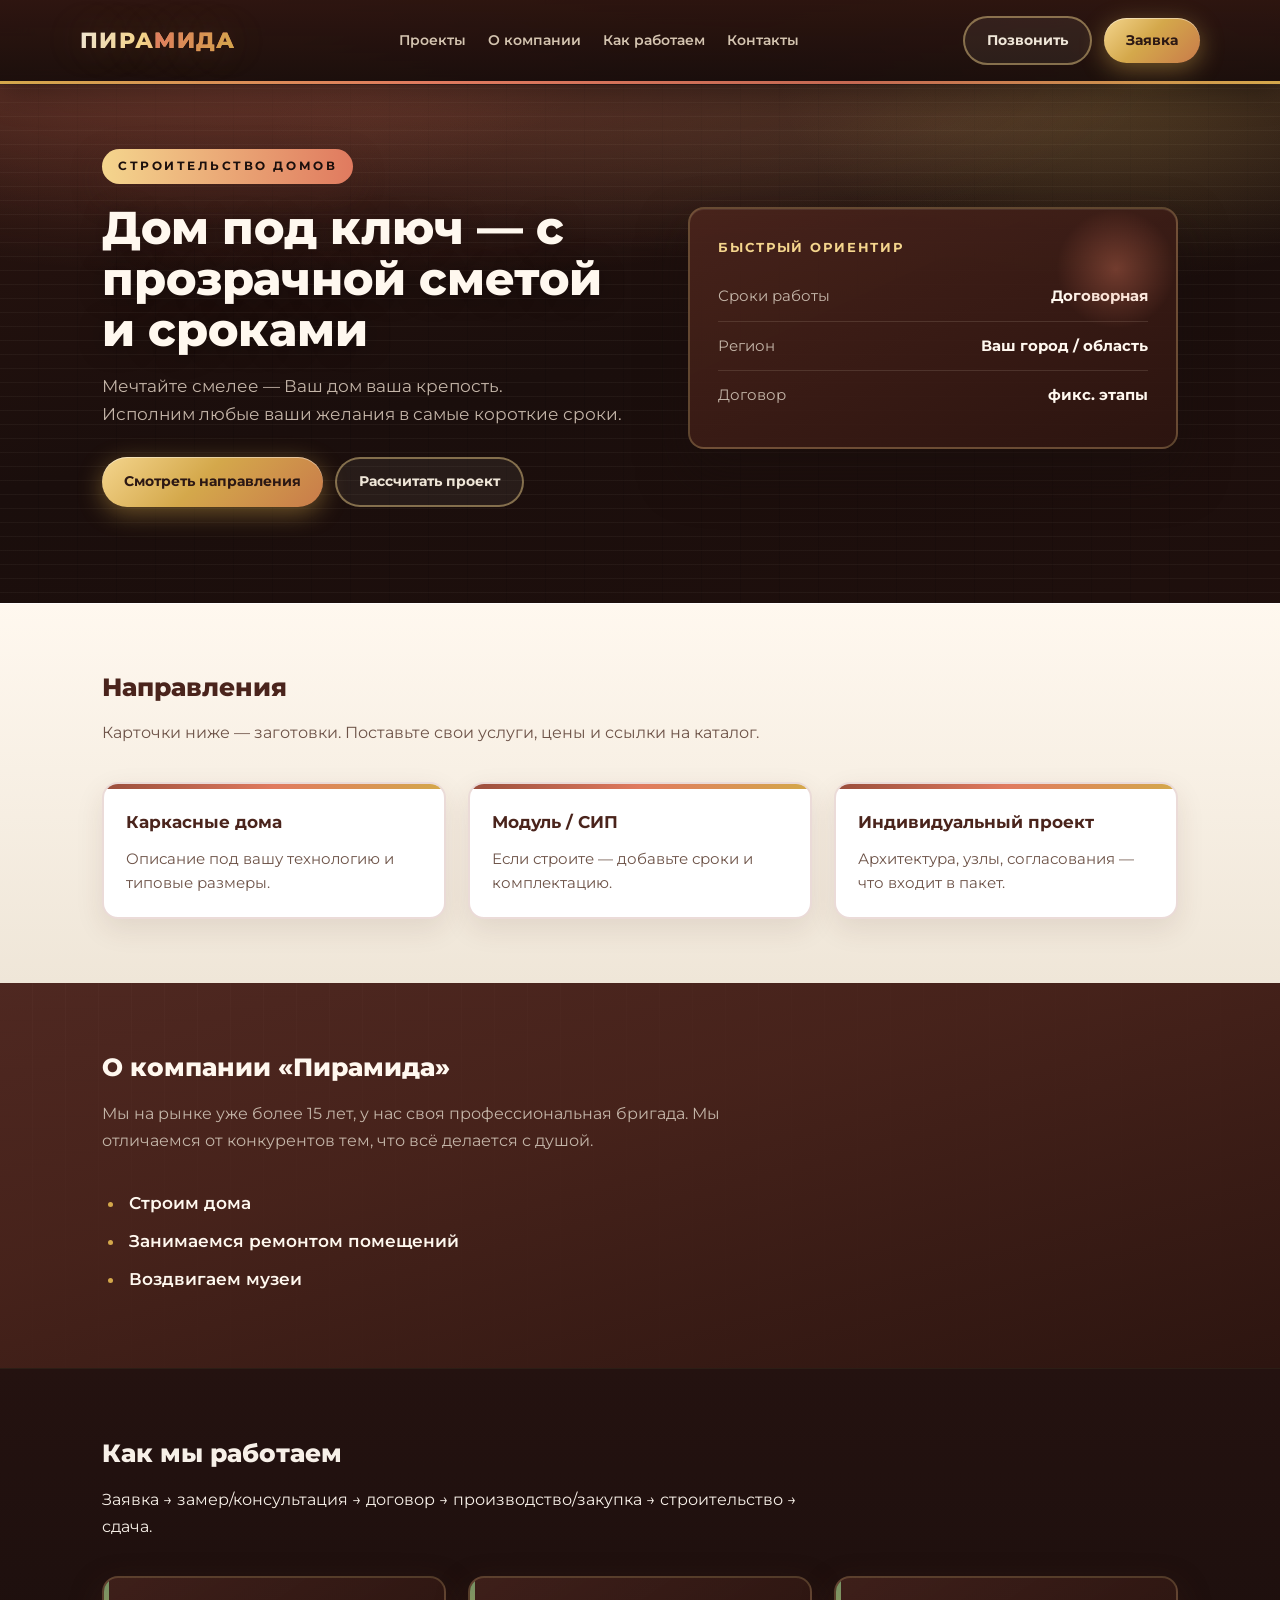
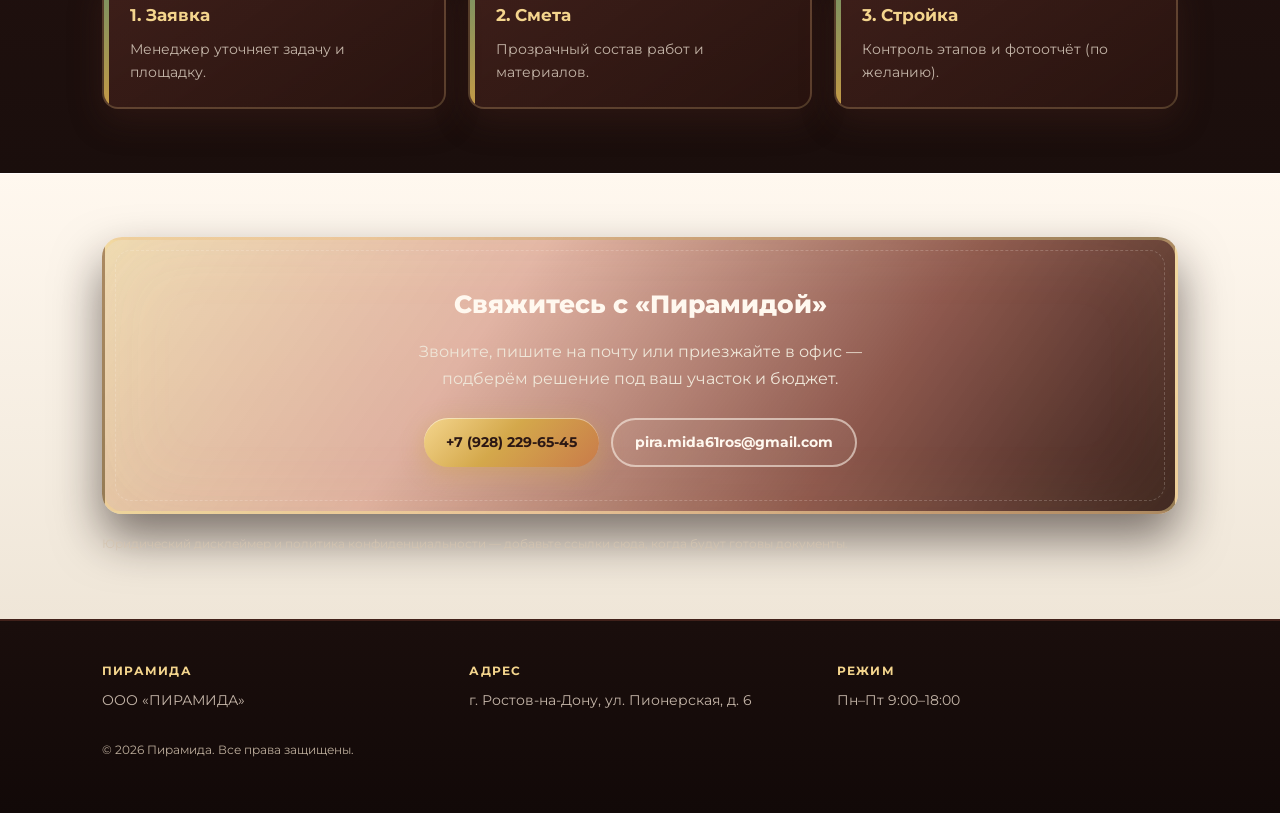
==== index.html @ 1fd7a497 "Add files via upload" ====
<!DOCTYPE html>
<html lang="ru">
<head>
  <meta charset="UTF-8" />
  <meta name="viewport" content="width=device-width, initial-scale=1.0" />
  <meta name="format-detection" content="telephone=no" />
  <title>Пирамида — строительство домов под ключ</title>
  <meta name="description" content="Пирамида: каркасные и модульные дома под ключ в Ростове-на-Дону. Проекты, смета, гарантия." />
  <link rel="preconnect" href="https://fonts.gstatic.com" crossorigin />
  <link href="https://fonts.googleapis.com/css2?family=Montserrat:wght@400;500;600;700&display=swap" rel="stylesheet" />
  <style>
    /* Палитра: старый кирпич + раствор + тёплые акценты */
    :root {
      --brick-ink: #1a0e0c;
      --brick-dark: #4a241c;
      --brick: #7a3d32;
      --brick-mid: #9a4e3c;
      --brick-bright: #c46852;
      --brick-dust: #a85d4a;
      --mortar: #efe6d8;
      --mortar-dim: #d4c4b0;
      --cream: #fff8ef;
      --gold: #f4d58d;
      --gold-deep: #d4a84b;
      --copper: #c97b4a;
      --terracotta: #e07a5f;
      --sage: #7a9e6d;
      --sky-wash: rgba(120, 170, 200, 0.18);
      --text: #f7f0e8;
      --text-dark: #2c1814;
      --muted: #c4b5a8;
      --muted-dark: #6d5348;
      --border-brick: rgba(255, 232, 210, 0.12);
      --radius: 16px;
      --shadow: 0 24px 48px rgba(26, 14, 12, 0.55);
      --shadow-soft: 0 12px 32px rgba(74, 36, 28, 0.35);
    }
    * { box-sizing: border-box; margin: 0; padding: 0; }
    html { scroll-behavior: smooth; }
    body {
      font-family: "Montserrat", system-ui, sans-serif;
      color: var(--text);
      line-height: 1.65;
      min-height: 100vh;
      background-color: var(--brick-ink);
      /* лёгкий «кирпич» из линий + тёплые пятна */
      background-image:
        radial-gradient(ellipse 900px 500px at 12% -5%, rgba(224, 122, 95, 0.22), transparent 55%),
        radial-gradient(ellipse 700px 420px at 88% 8%, rgba(212, 168, 75, 0.18), transparent 50%),
        radial-gradient(ellipse 600px 400px at 50% 100%, rgba(122, 158, 109, 0.12), transparent 45%),
        repeating-linear-gradient(
          0deg,
          transparent,
          transparent 13px,
          rgba(239, 230, 216, 0.045) 13px,
          rgba(239, 230, 216, 0.045) 14px
        ),
        repeating-linear-gradient(
          90deg,
          transparent,
          transparent 38px,
          rgba(0, 0, 0, 0.11) 38px,
          rgba(0, 0, 0, 0.11) 39px
        ),
        linear-gradient(168deg, #2d1510 0%, var(--brick-ink) 42%, #22100d 100%);
      background-attachment: fixed;
    }
    a { color: var(--gold); text-decoration: none; }
    a:hover { text-decoration: underline; }
    .wrap { max-width: 1120px; margin: 0 auto; padding: 0 22px; }

    header {
      position: sticky;
      top: 0;
      z-index: 50;
      background: linear-gradient(180deg, rgba(45, 21, 16, 0.96) 0%, rgba(26, 14, 12, 0.92) 100%);
      backdrop-filter: blur(14px);
      border-bottom: 3px solid transparent;
      border-image: linear-gradient(90deg, var(--gold-deep), var(--terracotta), var(--brick-bright), var(--gold-deep)) 1;
      box-shadow: 0 8px 32px rgba(0, 0, 0, 0.35);
    }
    .header-inner {
      display: flex;
      align-items: center;
      justify-content: space-between;
      gap: 16px;
      padding: 16px 0;
      flex-wrap: wrap;
    }
    .logo {
      font-weight: 800;
      font-size: 1.4rem;
      letter-spacing: 0.06em;
      text-decoration: none;
      background: linear-gradient(110deg, var(--mortar) 0%, var(--gold) 40%, var(--terracotta) 85%);
      -webkit-background-clip: text;
      background-clip: text;
      color: transparent;
      text-shadow: 0 0 40px rgba(244, 213, 141, 0.25);
    }
    .logo span {
      background: linear-gradient(110deg, var(--terracotta), var(--gold-deep));
      -webkit-background-clip: text;
      background-clip: text;
      color: transparent;
    }
    nav ul { list-style: none; display: flex; gap: 22px; flex-wrap: wrap; }
    nav a {
      color: var(--mortar-dim);
      font-size: 0.9rem;
      font-weight: 600;
      text-decoration: none;
      transition: color 0.2s;
    }
    nav a:hover { color: var(--gold); text-decoration: none; }

    .header-cta { display: flex; align-items: center; gap: 12px; }

    .btn {
      display: inline-flex;
      align-items: center;
      justify-content: center;
      padding: 11px 22px;
      border-radius: 999px;
      font-weight: 700;
      font-size: 0.88rem;
      border: none;
      cursor: pointer;
      transition: transform 0.15s, box-shadow 0.2s, filter 0.2s;
      text-decoration: none;
    }
    .btn:active { transform: scale(0.98); }
    .btn-primary {
      background: linear-gradient(135deg, var(--gold) 0%, var(--gold-deep) 45%, var(--copper) 100%);
      color: var(--text-dark);
      box-shadow: 0 6px 24px rgba(212, 168, 75, 0.45), inset 0 1px 0 rgba(255, 255, 255, 0.45);
    }
    .btn-primary:hover {
      filter: brightness(1.08);
      text-decoration: none;
      color: var(--text-dark);
      box-shadow: 0 8px 28px rgba(224, 122, 95, 0.4);
    }
    .btn-ghost {
      background: rgba(255, 248, 239, 0.06);
      color: var(--mortar);
      border: 2px solid rgba(244, 213, 141, 0.45);
    }
    .btn-ghost:hover {
      border-color: var(--terracotta);
      color: var(--cream);
      background: rgba(224, 122, 95, 0.12);
      text-decoration: none;
    }

    .hero {
      position: relative;
      padding: 64px 0 96px;
      overflow: hidden;
    }
    .hero::before {
      content: "";
      position: absolute;
      inset: -20% -10% auto -10%;
      height: 70%;
      background: radial-gradient(ellipse at 30% 20%, rgba(196, 104, 82, 0.35), transparent 55%),
        radial-gradient(ellipse at 70% 40%, rgba(244, 213, 141, 0.12), transparent 45%);
      pointer-events: none;
    }
    .hero-grid {
      position: relative;
      display: grid;
      grid-template-columns: 1.1fr 1fr;
      gap: 48px;
      align-items: center;
    }
    @media (max-width: 900px) {
      .hero-grid { grid-template-columns: 1fr; }
    }
    .eyebrow {
      display: inline-block;
      font-size: 0.72rem;
      font-weight: 700;
      letter-spacing: 0.22em;
      text-transform: uppercase;
      color: var(--brick-ink);
      background: linear-gradient(90deg, var(--gold), var(--terracotta));
      padding: 8px 16px;
      border-radius: 999px;
      margin-bottom: 18px;
      box-shadow: var(--shadow-soft);
    }
    h1 {
      font-size: clamp(1.9rem, 4.2vw, 2.85rem);
      line-height: 1.12;
      font-weight: 800;
      margin-bottom: 18px;
      color: var(--cream);
      text-shadow: 0 2px 24px rgba(0, 0, 0, 0.35);
    }
    .lead {
      color: var(--muted);
      font-size: 1.06rem;
      max-width: 36em;
      margin-bottom: 28px;
    }
    .hero-card {
      background: linear-gradient(155deg, rgba(74, 36, 28, 0.92) 0%, rgba(45, 21, 16, 0.95) 100%);
      border: 2px solid rgba(244, 213, 141, 0.25);
      border-radius: var(--radius);
      padding: 28px;
      box-shadow: var(--shadow), inset 0 1px 0 rgba(255, 248, 239, 0.08);
      position: relative;
    }
    .hero-card::after {
      content: "";
      position: absolute;
      top: 0;
      right: 0;
      width: 120px;
      height: 120px;
      background: radial-gradient(circle, rgba(224, 122, 95, 0.35), transparent 70%);
      pointer-events: none;
      border-radius: 0 var(--radius) 0 0;
    }
    .hero-card h2 {
      font-size: 0.82rem;
      font-weight: 700;
      margin-bottom: 14px;
      color: var(--gold);
      text-transform: uppercase;
      letter-spacing: 0.14em;
    }
    .stat {
      display: flex;
      justify-content: space-between;
      gap: 12px;
      padding: 12px 0;
      border-bottom: 1px solid var(--border-brick);
      font-size: 0.92rem;
      color: var(--muted);
    }
    .stat:last-child { border-bottom: 0; }
    .stat strong { color: var(--cream); font-weight: 700; }

    section {
      padding: 64px 0;
      border-top: 1px solid rgba(255, 248, 239, 0.06);
    }
    .section-cream {
      background: linear-gradient(180deg, var(--cream) 0%, var(--mortar) 100%);
      color: var(--text-dark);
      border-top: none;
      box-shadow: inset 0 1px 0 rgba(255, 255, 255, 0.8);
    }
    .section-cream .section-title { color: var(--brick-dark); }
    .section-cream .section-desc { color: var(--muted-dark); }
    .section-cream a:not(.btn) { color: var(--brick-mid); }
    .section-cream a:not(.btn):hover { color: var(--terracotta); }
    .section-cream .cta-band a.btn-primary { color: var(--text-dark); }
    .section-cream .cta-band a.btn-ghost {
      color: var(--cream);
      border-color: rgba(255, 248, 239, 0.55);
    }
    .section-cream .cta-band a.btn-ghost:hover {
      color: var(--gold);
      border-color: var(--gold);
      background: rgba(255, 248, 239, 0.1);
    }

    .section-brick {
      background: linear-gradient(
          165deg,
          rgba(122, 61, 50, 0.55) 0%,
          rgba(74, 36, 28, 0.92) 40%,
          rgba(45, 21, 16, 0.98) 100%
        ),
        repeating-linear-gradient(
          0deg,
          transparent,
          transparent 11px,
          rgba(0, 0, 0, 0.06) 11px,
          rgba(0, 0, 0, 0.06) 12px
        ),
        repeating-linear-gradient(
          90deg,
          transparent,
          transparent 32px,
          rgba(255, 248, 239, 0.04) 32px,
          rgba(255, 248, 239, 0.04) 33px
        );
      border-top: none;
    }
    .section-brick .section-title { color: var(--cream); }
    .section-brick .section-desc { color: var(--muted); }
    .section-brick .about-list {
      margin: 8px 0 0;
      padding-left: 1.35em;
      max-width: 44em;
      color: var(--cream);
      font-size: 1.05rem;
      font-weight: 600;
      line-height: 1.55;
    }
    .section-brick .about-list li { margin-bottom: 12px; padding-left: 4px; }
    .section-brick .about-list li::marker { color: var(--gold-deep); }

    .section-warm-dark {
      background: linear-gradient(180deg, #241210 0%, var(--brick-ink) 100%);
      border-top: 1px solid rgba(244, 213, 141, 0.08);
    }

    h2.section-title { font-size: 1.55rem; font-weight: 800; margin-bottom: 12px; }
    .section-desc { margin-bottom: 36px; max-width: 44em; font-size: 1.02rem; }

    .cards {
      display: grid;
      grid-template-columns: repeat(auto-fill, minmax(268px, 1fr));
      gap: 22px;
    }
    .card {
      border-radius: var(--radius);
      padding: 24px 22px 22px;
      transition: transform 0.2s, box-shadow 0.2s, border-color 0.2s;
      position: relative;
      overflow: hidden;
    }
    .section-cream .card {
      background: #fff;
      border: 2px solid rgba(154, 78, 60, 0.2);
      box-shadow: 0 10px 28px rgba(74, 36, 28, 0.1);
    }
    .section-cream .card::before {
      content: "";
      position: absolute;
      top: 0;
      left: 0;
      right: 0;
      height: 5px;
      background: linear-gradient(90deg, var(--brick-mid), var(--terracotta), var(--gold-deep));
    }
    .section-cream .card:hover {
      transform: translateY(-4px);
      box-shadow: 0 18px 40px rgba(122, 61, 50, 0.2);
      border-color: rgba(224, 122, 95, 0.55);
    }
    .section-cream .card h3 { font-size: 1.08rem; margin-bottom: 10px; color: var(--brick-dark); }
    .section-cream .card p { color: var(--muted-dark); font-size: 0.92rem; }

    .section-warm-dark .card {
      background: linear-gradient(145deg, rgba(122, 61, 50, 0.35) 0%, rgba(45, 21, 16, 0.75) 100%);
      border: 2px solid rgba(244, 213, 141, 0.2);
      box-shadow: var(--shadow-soft);
    }
    .section-warm-dark .card::before {
      content: "";
      position: absolute;
      top: 0;
      left: 0;
      width: 5px;
      height: 100%;
      background: linear-gradient(180deg, var(--sage), var(--gold-deep));
      opacity: 0.9;
    }
    .section-warm-dark .card { padding-left: 26px; }
    .section-warm-dark .card:hover {
      transform: translateY(-3px);
      border-color: rgba(244, 213, 141, 0.45);
    }
    .section-warm-dark .card h3 { color: var(--gold); font-size: 1.05rem; margin-bottom: 8px; }
    .section-warm-dark .card p { color: var(--muted); font-size: 0.9rem; }

    .cta-band {
      background: linear-gradient(
        125deg,
        rgba(212, 168, 75, 0.35) 0%,
        rgba(196, 104, 82, 0.45) 35%,
        rgba(122, 61, 50, 0.85) 70%,
        rgba(45, 21, 16, 0.95) 100%
      );
      border: 3px solid rgba(244, 213, 141, 0.5);
      border-radius: calc(var(--radius) + 4px);
      padding: 44px 32px;
      text-align: center;
      box-shadow: var(--shadow), inset 0 0 80px rgba(244, 213, 141, 0.08);
      position: relative;
    }
    .cta-band::before {
      content: "";
      position: absolute;
      inset: 10px;
      border-radius: var(--radius);
      border: 1px dashed rgba(255, 248, 239, 0.2);
      pointer-events: none;
    }
    .cta-band .section-title { color: var(--cream); position: relative; }
    .cta-band p { color: var(--mortar); margin: 14px 0 26px; position: relative; max-width: 520px; margin-left: auto; margin-right: auto; }

    footer {
      padding: 40px 0 52px;
      font-size: 0.86rem;
      color: var(--muted);
      background: linear-gradient(0deg, #120908 0%, var(--brick-ink) 100%);
      border-top: 2px solid rgba(154, 78, 60, 0.35);
    }
    .footer-grid {
      display: grid;
      grid-template-columns: repeat(auto-fit, minmax(200px, 1fr));
      gap: 26px;
      margin-bottom: 28px;
    }
    .footer-grid strong {
      color: var(--gold);
      display: block;
      margin-bottom: 8px;
      font-size: 0.78rem;
      letter-spacing: 0.1em;
      text-transform: uppercase;
    }
    .fine { font-size: 0.78rem; opacity: 0.88; color: var(--mortar-dim); }
  </style>
</head>
<body>
  <header>
    <div class="wrap header-inner">
      <a class="logo" href="#">ПИРА<span>МИДА</span></a>
      <nav aria-label="Основное меню">
        <ul>
          <li><a href="#projects">Проекты</a></li>
          <li><a href="#about">О компании</a></li>
          <li><a href="#process">Как работаем</a></li>
          <li><a href="#contact">Контакты</a></li>
        </ul>
      </nav>
      <div class="header-cta">
        <a class="btn btn-ghost" href="tel:+79282296545">Позвонить</a>
        <a class="btn btn-primary" href="#contact">Заявка</a>
      </div>
    </div>
  </header>

  <main>
    <section class="hero">
      <div class="wrap hero-grid">
        <div>
          <p class="eyebrow">Строительство домов</p>
          <h1>Дом под ключ — с прозрачной сметой и сроками</h1>
          <p class="lead">
            Мечтайте смелее — Ваш дом ваша крепость.<br />
            Исполним любые ваши желания в самые короткие сроки.
          </p>
          <div style="display:flex;gap:12px;flex-wrap:wrap;">
            <a class="btn btn-primary" href="#projects">Смотреть направления</a>
            <a class="btn btn-ghost" href="#contact">Рассчитать проект</a>
          </div>
        </div>
        <aside class="hero-card" aria-labelledby="card-title">
          <h2 id="card-title">Быстрый ориентир</h2>
          <div class="stat"><span>Сроки работы</span><strong>Договорная</strong></div>
          <div class="stat"><span>Регион</span><strong>Ваш город / область</strong></div>
          <div class="stat"><span>Договор</span><strong>фикс. этапы</strong></div>
        </aside>
      </div>
    </section>

    <section id="projects" class="section-cream">
      <div class="wrap">
        <h2 class="section-title">Направления</h2>
        <p class="section-desc">Карточки ниже — заготовки. Поставьте свои услуги, цены и ссылки на каталог.</p>
        <div class="cards">
          <article class="card">
            <h3>Каркасные дома</h3>
            <p>Описание под вашу технологию и типовые размеры.</p>
          </article>
          <article class="card">
            <h3>Модуль / СИП</h3>
            <p>Если строите — добавьте сроки и комплектацию.</p>
          </article>
          <article class="card">
            <h3>Индивидуальный проект</h3>
            <p>Архитектура, узлы, согласования — что входит в пакет.</p>
          </article>
        </div>
      </div>
    </section>

    <section id="about" class="section-brick">
      <div class="wrap">
        <h2 class="section-title">О компании «Пирамида»</h2>
        <p class="section-desc">
          Мы на рынке уже более 15 лет, у нас своя профессиональная бригада. Мы отличаемся от конкурентов тем, что всё делается с душой.
        </p>
        <ul class="about-list">
          <li>Строим дома</li>
          <li>Занимаемся ремонтом помещений</li>
          <li>Воздвигаем музеи</li>
        </ul>
      </div>
    </section>

    <section id="process" class="section-warm-dark">
      <div class="wrap">
        <h2 class="section-title">Как мы работаем</h2>
        <p class="section-desc">Заявка → замер/консультация → договор → производство/закупка → строительство → сдача.</p>
        <div class="cards">
          <article class="card"><h3>1. Заявка</h3><p>Менеджер уточняет задачу и площадку.</p></article>
          <article class="card"><h3>2. Смета</h3><p>Прозрачный состав работ и материалов.</p></article>
          <article class="card"><h3>3. Стройка</h3><p>Контроль этапов и фотоотчёт (по желанию).</p></article>
        </div>
      </div>
    </section>

    <section id="contact" class="section-cream">
      <div class="wrap">
        <div class="cta-band">
          <h2 class="section-title" style="margin-bottom:0;">Свяжитесь с «Пирамидой»</h2>
          <p>Звоните, пишите на почту или приезжайте в офис — подберём решение под ваш участок и бюджет.</p>
          <div style="display:flex;gap:12px;justify-content:center;flex-wrap:wrap;">
            <a class="btn btn-primary" href="tel:+79282296545">+7 (928) 229-65-45</a>
            <a class="btn btn-ghost" href="mailto:pira.mida61ros@gmail.com">pira.mida61ros@gmail.com</a>
          </div>
        </div>
        <p class="fine" style="margin-top:20px;">
          Юридический дисклеймер и политика конфиденциальности — добавьте ссылки сюда, когда будут готовы документы.
        </p>
      </div>
    </section>
  </main>

  <footer>
    <div class="wrap">
      <div class="footer-grid">
        <div><strong>Пирамида</strong>ООО «ПИРАМИДА»</div>
        <div><strong>Адрес</strong>г. Ростов-на-Дону, ул. Пионерская, д. 6</div>
        <div><strong>Режим</strong>Пн–Пт 9:00–18:00</div>
      </div>
      <p class="fine">© <span id="y"></span> Пирамида. Все права защищены.</p>
    </div>
  </footer>
  <script>
    document.getElementById("y").textContent = new Date().getFullYear();
  </script>
</body>
</html>
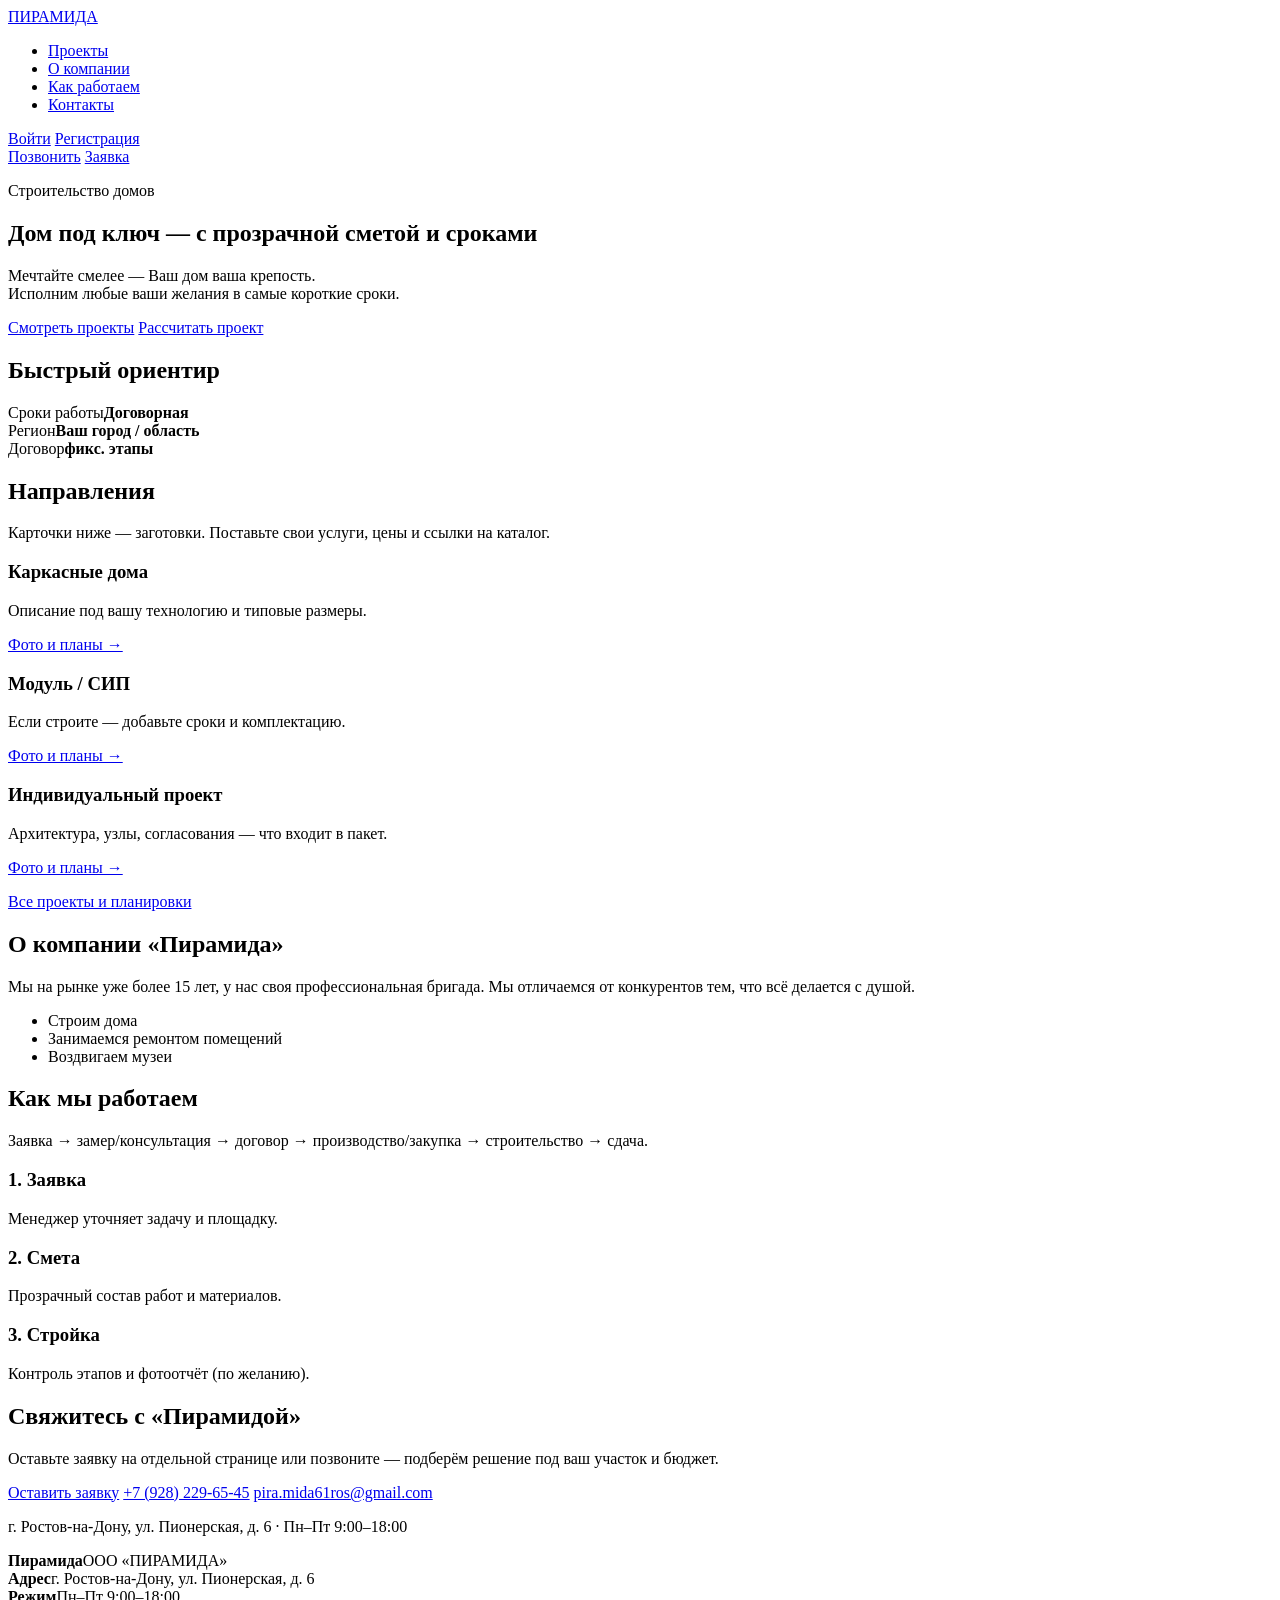
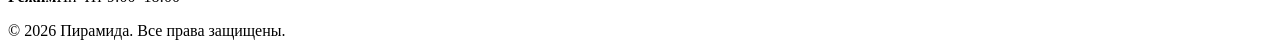
==== commit 15ef7106: "Update index.html" ====
--- a/index.html
+++ b/index.html
@@ -8,433 +8,31 @@
   <meta name="description" content="Пирамида: каркасные и модульные дома под ключ в Ростове-на-Дону. Проекты, смета, гарантия." />
   <link rel="preconnect" href="https://fonts.gstatic.com" crossorigin />
   <link href="https://fonts.googleapis.com/css2?family=Montserrat:wght@400;500;600;700&display=swap" rel="stylesheet" />
-  <style>
-    /* Палитра: старый кирпич + раствор + тёплые акценты */
-    :root {
-      --brick-ink: #1a0e0c;
-      --brick-dark: #4a241c;
-      --brick: #7a3d32;
-      --brick-mid: #9a4e3c;
-      --brick-bright: #c46852;
-      --brick-dust: #a85d4a;
-      --mortar: #efe6d8;
-      --mortar-dim: #d4c4b0;
-      --cream: #fff8ef;
-      --gold: #f4d58d;
-      --gold-deep: #d4a84b;
-      --copper: #c97b4a;
-      --terracotta: #e07a5f;
-      --sage: #7a9e6d;
-      --sky-wash: rgba(120, 170, 200, 0.18);
-      --text: #f7f0e8;
-      --text-dark: #2c1814;
-      --muted: #c4b5a8;
-      --muted-dark: #6d5348;
-      --border-brick: rgba(255, 232, 210, 0.12);
-      --radius: 16px;
-      --shadow: 0 24px 48px rgba(26, 14, 12, 0.55);
-      --shadow-soft: 0 12px 32px rgba(74, 36, 28, 0.35);
-    }
-    * { box-sizing: border-box; margin: 0; padding: 0; }
-    html { scroll-behavior: smooth; }
-    body {
-      font-family: "Montserrat", system-ui, sans-serif;
-      color: var(--text);
-      line-height: 1.65;
-      min-height: 100vh;
-      background-color: var(--brick-ink);
-      /* лёгкий «кирпич» из линий + тёплые пятна */
-      background-image:
-        radial-gradient(ellipse 900px 500px at 12% -5%, rgba(224, 122, 95, 0.22), transparent 55%),
-        radial-gradient(ellipse 700px 420px at 88% 8%, rgba(212, 168, 75, 0.18), transparent 50%),
-        radial-gradient(ellipse 600px 400px at 50% 100%, rgba(122, 158, 109, 0.12), transparent 45%),
-        repeating-linear-gradient(
-          0deg,
-          transparent,
-          transparent 13px,
-          rgba(239, 230, 216, 0.045) 13px,
-          rgba(239, 230, 216, 0.045) 14px
-        ),
-        repeating-linear-gradient(
-          90deg,
-          transparent,
-          transparent 38px,
-          rgba(0, 0, 0, 0.11) 38px,
-          rgba(0, 0, 0, 0.11) 39px
-        ),
-        linear-gradient(168deg, #2d1510 0%, var(--brick-ink) 42%, #22100d 100%);
-      background-attachment: fixed;
-    }
-    a { color: var(--gold); text-decoration: none; }
-    a:hover { text-decoration: underline; }
-    .wrap { max-width: 1120px; margin: 0 auto; padding: 0 22px; }
-
-    header {
-      position: sticky;
-      top: 0;
-      z-index: 50;
-      background: linear-gradient(180deg, rgba(45, 21, 16, 0.96) 0%, rgba(26, 14, 12, 0.92) 100%);
-      backdrop-filter: blur(14px);
-      border-bottom: 3px solid transparent;
-      border-image: linear-gradient(90deg, var(--gold-deep), var(--terracotta), var(--brick-bright), var(--gold-deep)) 1;
-      box-shadow: 0 8px 32px rgba(0, 0, 0, 0.35);
-    }
-    .header-inner {
-      display: flex;
-      align-items: center;
-      justify-content: space-between;
-      gap: 16px;
-      padding: 16px 0;
-      flex-wrap: wrap;
-    }
-    .logo {
-      font-weight: 800;
-      font-size: 1.4rem;
-      letter-spacing: 0.06em;
-      text-decoration: none;
-      background: linear-gradient(110deg, var(--mortar) 0%, var(--gold) 40%, var(--terracotta) 85%);
-      -webkit-background-clip: text;
-      background-clip: text;
-      color: transparent;
-      text-shadow: 0 0 40px rgba(244, 213, 141, 0.25);
-    }
-    .logo span {
-      background: linear-gradient(110deg, var(--terracotta), var(--gold-deep));
-      -webkit-background-clip: text;
-      background-clip: text;
-      color: transparent;
-    }
-    nav ul { list-style: none; display: flex; gap: 22px; flex-wrap: wrap; }
-    nav a {
-      color: var(--mortar-dim);
-      font-size: 0.9rem;
-      font-weight: 600;
-      text-decoration: none;
-      transition: color 0.2s;
-    }
-    nav a:hover { color: var(--gold); text-decoration: none; }
-
-    .header-cta { display: flex; align-items: center; gap: 12px; }
-
-    .btn {
-      display: inline-flex;
-      align-items: center;
-      justify-content: center;
-      padding: 11px 22px;
-      border-radius: 999px;
-      font-weight: 700;
-      font-size: 0.88rem;
-      border: none;
-      cursor: pointer;
-      transition: transform 0.15s, box-shadow 0.2s, filter 0.2s;
-      text-decoration: none;
-    }
-    .btn:active { transform: scale(0.98); }
-    .btn-primary {
-      background: linear-gradient(135deg, var(--gold) 0%, var(--gold-deep) 45%, var(--copper) 100%);
-      color: var(--text-dark);
-      box-shadow: 0 6px 24px rgba(212, 168, 75, 0.45), inset 0 1px 0 rgba(255, 255, 255, 0.45);
-    }
-    .btn-primary:hover {
-      filter: brightness(1.08);
-      text-decoration: none;
-      color: var(--text-dark);
-      box-shadow: 0 8px 28px rgba(224, 122, 95, 0.4);
-    }
-    .btn-ghost {
-      background: rgba(255, 248, 239, 0.06);
-      color: var(--mortar);
-      border: 2px solid rgba(244, 213, 141, 0.45);
-    }
-    .btn-ghost:hover {
-      border-color: var(--terracotta);
-      color: var(--cream);
-      background: rgba(224, 122, 95, 0.12);
-      text-decoration: none;
-    }
-
-    .hero {
-      position: relative;
-      padding: 64px 0 96px;
-      overflow: hidden;
-    }
-    .hero::before {
-      content: "";
-      position: absolute;
-      inset: -20% -10% auto -10%;
-      height: 70%;
-      background: radial-gradient(ellipse at 30% 20%, rgba(196, 104, 82, 0.35), transparent 55%),
-        radial-gradient(ellipse at 70% 40%, rgba(244, 213, 141, 0.12), transparent 45%);
-      pointer-events: none;
-    }
-    .hero-grid {
-      position: relative;
-      display: grid;
-      grid-template-columns: 1.1fr 1fr;
-      gap: 48px;
-      align-items: center;
-    }
-    @media (max-width: 900px) {
-      .hero-grid { grid-template-columns: 1fr; }
-    }
-    .eyebrow {
-      display: inline-block;
-      font-size: 0.72rem;
-      font-weight: 700;
-      letter-spacing: 0.22em;
-      text-transform: uppercase;
-      color: var(--brick-ink);
-      background: linear-gradient(90deg, var(--gold), var(--terracotta));
-      padding: 8px 16px;
-      border-radius: 999px;
-      margin-bottom: 18px;
-      box-shadow: var(--shadow-soft);
-    }
-    h1 {
-      font-size: clamp(1.9rem, 4.2vw, 2.85rem);
-      line-height: 1.12;
-      font-weight: 800;
-      margin-bottom: 18px;
-      color: var(--cream);
-      text-shadow: 0 2px 24px rgba(0, 0, 0, 0.35);
-    }
-    .lead {
-      color: var(--muted);
-      font-size: 1.06rem;
-      max-width: 36em;
-      margin-bottom: 28px;
-    }
-    .hero-card {
-      background: linear-gradient(155deg, rgba(74, 36, 28, 0.92) 0%, rgba(45, 21, 16, 0.95) 100%);
-      border: 2px solid rgba(244, 213, 141, 0.25);
-      border-radius: var(--radius);
-      padding: 28px;
-      box-shadow: var(--shadow), inset 0 1px 0 rgba(255, 248, 239, 0.08);
-      position: relative;
-    }
-    .hero-card::after {
-      content: "";
-      position: absolute;
-      top: 0;
-      right: 0;
-      width: 120px;
-      height: 120px;
-      background: radial-gradient(circle, rgba(224, 122, 95, 0.35), transparent 70%);
-      pointer-events: none;
-      border-radius: 0 var(--radius) 0 0;
-    }
-    .hero-card h2 {
-      font-size: 0.82rem;
-      font-weight: 700;
-      margin-bottom: 14px;
-      color: var(--gold);
-      text-transform: uppercase;
-      letter-spacing: 0.14em;
-    }
-    .stat {
-      display: flex;
-      justify-content: space-between;
-      gap: 12px;
-      padding: 12px 0;
-      border-bottom: 1px solid var(--border-brick);
-      font-size: 0.92rem;
-      color: var(--muted);
-    }
-    .stat:last-child { border-bottom: 0; }
-    .stat strong { color: var(--cream); font-weight: 700; }
-
-    section {
-      padding: 64px 0;
-      border-top: 1px solid rgba(255, 248, 239, 0.06);
-    }
-    .section-cream {
-      background: linear-gradient(180deg, var(--cream) 0%, var(--mortar) 100%);
-      color: var(--text-dark);
-      border-top: none;
-      box-shadow: inset 0 1px 0 rgba(255, 255, 255, 0.8);
-    }
-    .section-cream .section-title { color: var(--brick-dark); }
-    .section-cream .section-desc { color: var(--muted-dark); }
-    .section-cream a:not(.btn) { color: var(--brick-mid); }
-    .section-cream a:not(.btn):hover { color: var(--terracotta); }
-    .section-cream .cta-band a.btn-primary { color: var(--text-dark); }
-    .section-cream .cta-band a.btn-ghost {
-      color: var(--cream);
-      border-color: rgba(255, 248, 239, 0.55);
-    }
-    .section-cream .cta-band a.btn-ghost:hover {
-      color: var(--gold);
-      border-color: var(--gold);
-      background: rgba(255, 248, 239, 0.1);
-    }
-
-    .section-brick {
-      background: linear-gradient(
-          165deg,
-          rgba(122, 61, 50, 0.55) 0%,
-          rgba(74, 36, 28, 0.92) 40%,
-          rgba(45, 21, 16, 0.98) 100%
-        ),
-        repeating-linear-gradient(
-          0deg,
-          transparent,
-          transparent 11px,
-          rgba(0, 0, 0, 0.06) 11px,
-          rgba(0, 0, 0, 0.06) 12px
-        ),
-        repeating-linear-gradient(
-          90deg,
-          transparent,
-          transparent 32px,
-          rgba(255, 248, 239, 0.04) 32px,
-          rgba(255, 248, 239, 0.04) 33px
-        );
-      border-top: none;
-    }
-    .section-brick .section-title { color: var(--cream); }
-    .section-brick .section-desc { color: var(--muted); }
-    .section-brick .about-list {
-      margin: 8px 0 0;
-      padding-left: 1.35em;
-      max-width: 44em;
-      color: var(--cream);
-      font-size: 1.05rem;
-      font-weight: 600;
-      line-height: 1.55;
-    }
-    .section-brick .about-list li { margin-bottom: 12px; padding-left: 4px; }
-    .section-brick .about-list li::marker { color: var(--gold-deep); }
-
-    .section-warm-dark {
-      background: linear-gradient(180deg, #241210 0%, var(--brick-ink) 100%);
-      border-top: 1px solid rgba(244, 213, 141, 0.08);
-    }
-
-    h2.section-title { font-size: 1.55rem; font-weight: 800; margin-bottom: 12px; }
-    .section-desc { margin-bottom: 36px; max-width: 44em; font-size: 1.02rem; }
-
-    .cards {
-      display: grid;
-      grid-template-columns: repeat(auto-fill, minmax(268px, 1fr));
-      gap: 22px;
-    }
-    .card {
-      border-radius: var(--radius);
-      padding: 24px 22px 22px;
-      transition: transform 0.2s, box-shadow 0.2s, border-color 0.2s;
-      position: relative;
-      overflow: hidden;
-    }
-    .section-cream .card {
-      background: #fff;
-      border: 2px solid rgba(154, 78, 60, 0.2);
-      box-shadow: 0 10px 28px rgba(74, 36, 28, 0.1);
-    }
-    .section-cream .card::before {
-      content: "";
-      position: absolute;
-      top: 0;
-      left: 0;
-      right: 0;
-      height: 5px;
-      background: linear-gradient(90deg, var(--brick-mid), var(--terracotta), var(--gold-deep));
-    }
-    .section-cream .card:hover {
-      transform: translateY(-4px);
-      box-shadow: 0 18px 40px rgba(122, 61, 50, 0.2);
-      border-color: rgba(224, 122, 95, 0.55);
-    }
-    .section-cream .card h3 { font-size: 1.08rem; margin-bottom: 10px; color: var(--brick-dark); }
-    .section-cream .card p { color: var(--muted-dark); font-size: 0.92rem; }
-
-    .section-warm-dark .card {
-      background: linear-gradient(145deg, rgba(122, 61, 50, 0.35) 0%, rgba(45, 21, 16, 0.75) 100%);
-      border: 2px solid rgba(244, 213, 141, 0.2);
-      box-shadow: var(--shadow-soft);
-    }
-    .section-warm-dark .card::before {
-      content: "";
-      position: absolute;
-      top: 0;
-      left: 0;
-      width: 5px;
-      height: 100%;
-      background: linear-gradient(180deg, var(--sage), var(--gold-deep));
-      opacity: 0.9;
-    }
-    .section-warm-dark .card { padding-left: 26px; }
-    .section-warm-dark .card:hover {
-      transform: translateY(-3px);
-      border-color: rgba(244, 213, 141, 0.45);
-    }
-    .section-warm-dark .card h3 { color: var(--gold); font-size: 1.05rem; margin-bottom: 8px; }
-    .section-warm-dark .card p { color: var(--muted); font-size: 0.9rem; }
-
-    .cta-band {
-      background: linear-gradient(
-        125deg,
-        rgba(212, 168, 75, 0.35) 0%,
-        rgba(196, 104, 82, 0.45) 35%,
-        rgba(122, 61, 50, 0.85) 70%,
-        rgba(45, 21, 16, 0.95) 100%
-      );
-      border: 3px solid rgba(244, 213, 141, 0.5);
-      border-radius: calc(var(--radius) + 4px);
-      padding: 44px 32px;
-      text-align: center;
-      box-shadow: var(--shadow), inset 0 0 80px rgba(244, 213, 141, 0.08);
-      position: relative;
-    }
-    .cta-band::before {
-      content: "";
-      position: absolute;
-      inset: 10px;
-      border-radius: var(--radius);
-      border: 1px dashed rgba(255, 248, 239, 0.2);
-      pointer-events: none;
-    }
-    .cta-band .section-title { color: var(--cream); position: relative; }
-    .cta-band p { color: var(--mortar); margin: 14px 0 26px; position: relative; max-width: 520px; margin-left: auto; margin-right: auto; }
-
-    footer {
-      padding: 40px 0 52px;
-      font-size: 0.86rem;
-      color: var(--muted);
-      background: linear-gradient(0deg, #120908 0%, var(--brick-ink) 100%);
-      border-top: 2px solid rgba(154, 78, 60, 0.35);
-    }
-    .footer-grid {
-      display: grid;
-      grid-template-columns: repeat(auto-fit, minmax(200px, 1fr));
-      gap: 26px;
-      margin-bottom: 28px;
-    }
-    .footer-grid strong {
-      color: var(--gold);
-      display: block;
-      margin-bottom: 8px;
-      font-size: 0.78rem;
-      letter-spacing: 0.1em;
-      text-transform: uppercase;
-    }
-    .fine { font-size: 0.78rem; opacity: 0.88; color: var(--mortar-dim); }
-  </style>
+  <link rel="stylesheet" href="./css/site.css" />
 </head>
 <body>
   <header>
     <div class="wrap header-inner">
-      <a class="logo" href="#">ПИРА<span>МИДА</span></a>
+      <a class="logo" href="index.html">ПИРА<span>МИДА</span></a>
       <nav aria-label="Основное меню">
         <ul>
-          <li><a href="#projects">Проекты</a></li>
+          <li><a href="projects.html">Проекты</a></li>
           <li><a href="#about">О компании</a></li>
           <li><a href="#process">Как работаем</a></li>
           <li><a href="#contact">Контакты</a></li>
         </ul>
       </nav>
       <div class="header-cta">
-        <a class="btn btn-ghost" href="tel:+79282296545">Позвонить</a>
-        <a class="btn btn-primary" href="#contact">Заявка</a>
+        <div id="auth-guest" class="header-auth">
+          <a class="btn btn-ghost" href="login.html">Войти</a>
+          <a class="btn btn-ghost" href="register.html">Регистрация</a>
+        </div>
+        <div id="auth-user" class="header-auth" hidden>
+          <a class="btn btn-ghost" href="cabinet.html">Кабинет</a>
+          <button type="button" class="btn btn-ghost" id="btn-logout">Выйти</button>
+        </div>
+        <a class="btn btn-ghost header-phone" href="tel:+79282296545">Позвонить</a>
+        <a class="btn btn-primary" href="request.html">Заявка</a>
       </div>
     </div>
   </header>
@@ -449,9 +47,9 @@
             Мечтайте смелее — Ваш дом ваша крепость.<br />
             Исполним любые ваши желания в самые короткие сроки.
           </p>
-          <div style="display:flex;gap:12px;flex-wrap:wrap;">
-            <a class="btn btn-primary" href="#projects">Смотреть направления</a>
-            <a class="btn btn-ghost" href="#contact">Рассчитать проект</a>
+          <div class="inline-actions">
+            <a class="btn btn-primary" href="projects.html">Смотреть проекты</a>
+            <a class="btn btn-ghost" href="request.html">Рассчитать проект</a>
           </div>
         </div>
         <aside class="hero-card" aria-labelledby="card-title">
@@ -471,16 +69,22 @@
           <article class="card">
             <h3>Каркасные дома</h3>
             <p>Описание под вашу технологию и типовые размеры.</p>
+            <a class="card-link" href="projects.html">Фото и планы →</a>
           </article>
           <article class="card">
             <h3>Модуль / СИП</h3>
             <p>Если строите — добавьте сроки и комплектацию.</p>
+            <a class="card-link" href="projects.html">Фото и планы →</a>
           </article>
           <article class="card">
             <h3>Индивидуальный проект</h3>
             <p>Архитектура, узлы, согласования — что входит в пакет.</p>
+            <a class="card-link" href="projects.html">Фото и планы →</a>
           </article>
         </div>
+        <p class="section-cta-link">
+          <a class="btn btn-primary" href="projects.html">Все проекты и планировки</a>
+        </p>
       </div>
     </section>
 
@@ -513,16 +117,15 @@
     <section id="contact" class="section-cream">
       <div class="wrap">
         <div class="cta-band">
-          <h2 class="section-title" style="margin-bottom:0;">Свяжитесь с «Пирамидой»</h2>
-          <p>Звоните, пишите на почту или приезжайте в офис — подберём решение под ваш участок и бюджет.</p>
-          <div style="display:flex;gap:12px;justify-content:center;flex-wrap:wrap;">
-            <a class="btn btn-primary" href="tel:+79282296545">+7 (928) 229-65-45</a>
+          <h2 class="section-title section-title-no-gap">Свяжитесь с «Пирамидой»</h2>
+          <p>Оставьте заявку на отдельной странице или позвоните — подберём решение под ваш участок и бюджет.</p>
+          <div class="inline-actions inline-actions-center">
+            <a class="btn btn-primary" href="request.html">Оставить заявку</a>
+            <a class="btn btn-ghost" href="tel:+79282296545">+7 (928) 229-65-45</a>
             <a class="btn btn-ghost" href="mailto:pira.mida61ros@gmail.com">pira.mida61ros@gmail.com</a>
           </div>
+          <p class="fine mt-20">г. Ростов-на-Дону, ул. Пионерская, д. 6 · Пн–Пт 9:00–18:00</p>
         </div>
-        <p class="fine" style="margin-top:20px;">
-          Юридический дисклеймер и политика конфиденциальности — добавьте ссылки сюда, когда будут готовы документы.
-        </p>
       </div>
     </section>
   </main>
@@ -537,6 +140,7 @@
       <p class="fine">© <span id="y"></span> Пирамида. Все права защищены.</p>
     </div>
   </footer>
+  <script src="./js/auth.js"></script>
   <script>
     document.getElementById("y").textContent = new Date().getFullYear();
   </script>
